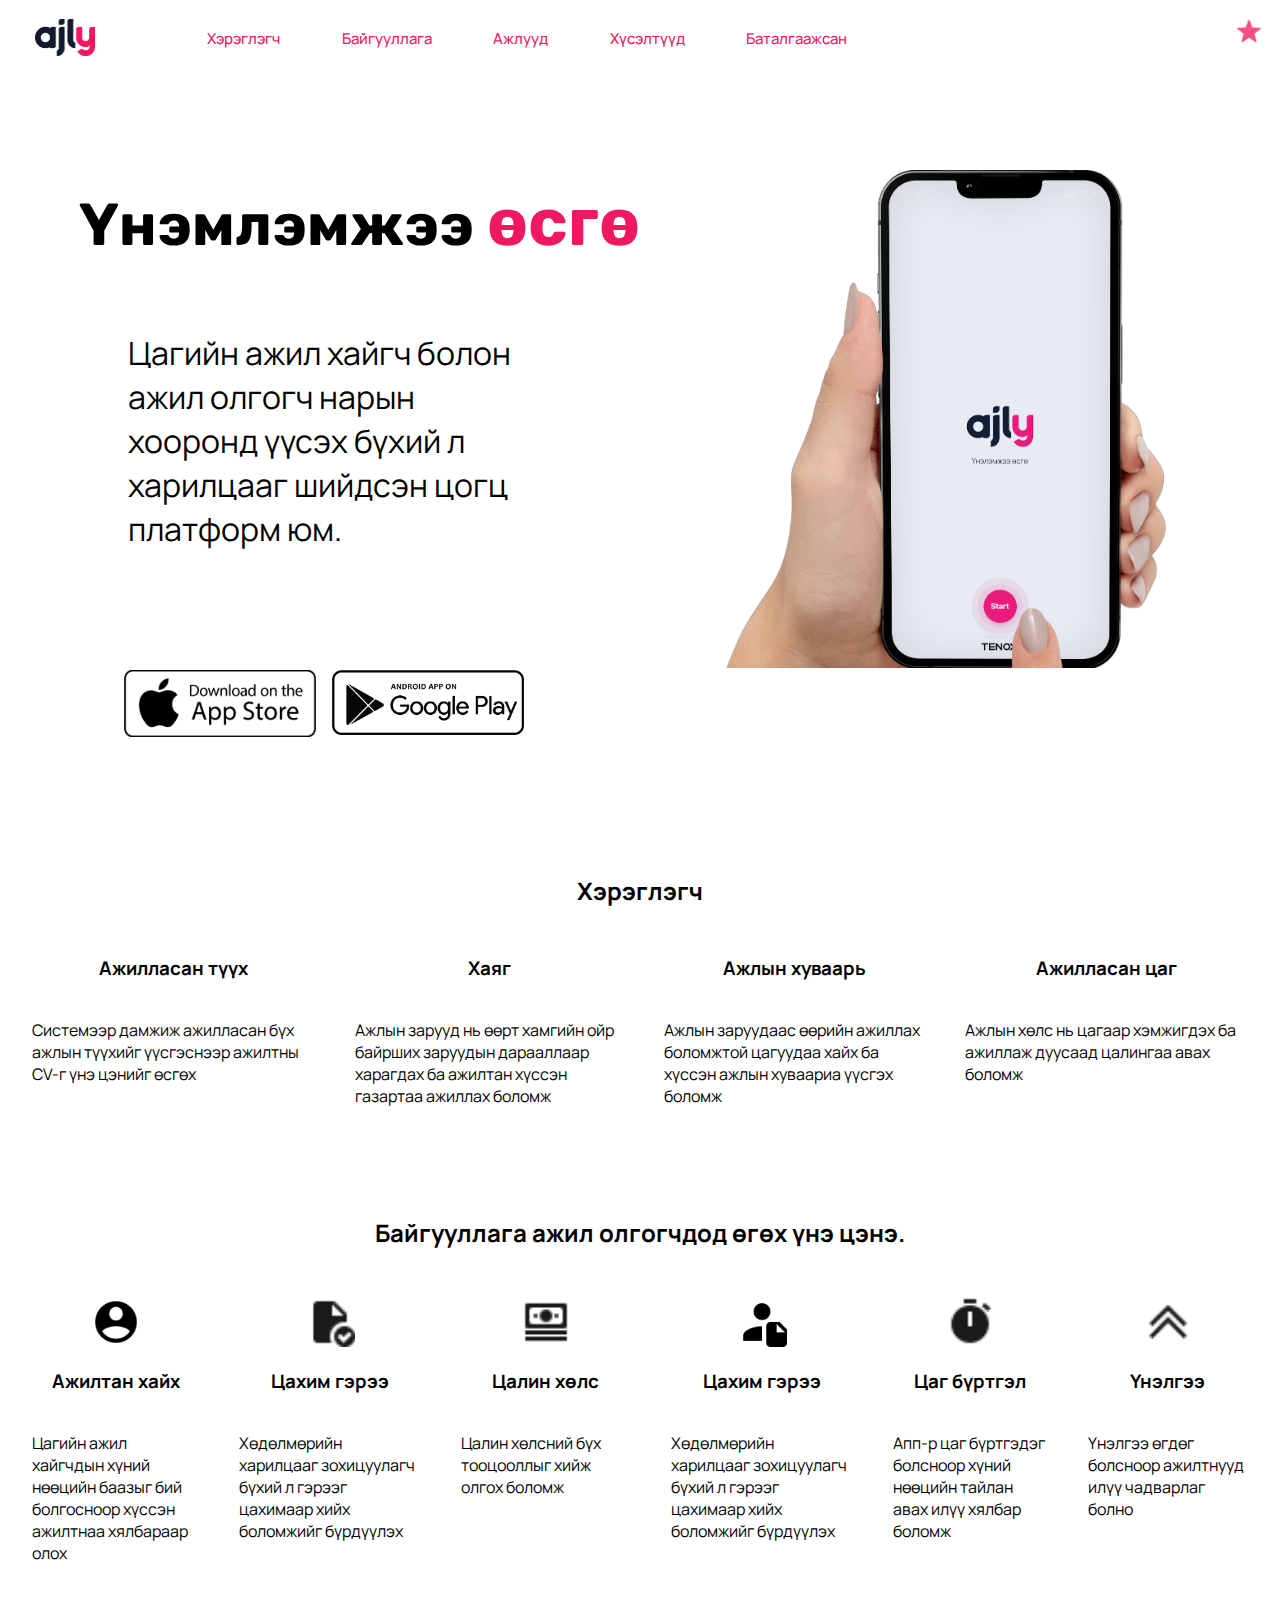
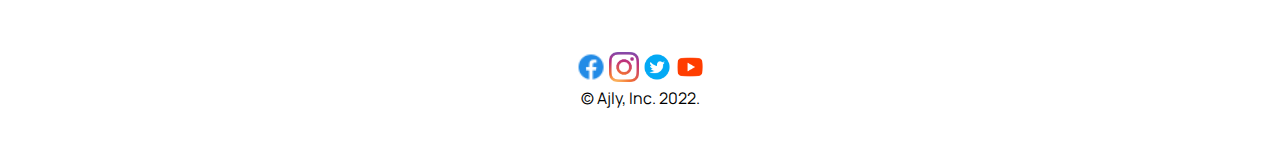
==== index.html @ 5e2243da "error" ====
<!DOCTYPE html>
<html lang="en">
<head>
    <meta charset="UTF-8">
    <meta http-equiv="X-UA-Compatible" content="IE=edge">
    <meta name="description" content="ajly, ajil, ajillah, ajliin zar">
    <title>Ajly Platform</title>
    <!-- mobile metas -->
        <meta name="viewport" content="width=device-width, initial-scale=1">
        <meta name="viewport" content="maximum-scale=2">
    <!-- site metas -->
        <meta name="keywords" content="">
        <meta name="description" content="">
        <meta name="author" content="">
    <!-- style css -->
        <link rel="stylesheet" type="text/css" href="css.css">
    <!-- Responsive-->
        <link rel="stylesheet" href="responsive.css">
    <!-- favicon -->
        <link rel="icon" href="photos/logo1.png" type="image/gif" />
        <script>
            function toggleMobileMenu(menu) {
                menu.classList.toggle('open');
            }
        </script>
        <link rel="preconnect" href="https://fonts.googleapis.com">
        <link rel="preconnect" href="https://fonts.gstatic.com" crossorigin>
        <link href="https://fonts.googleapis.com/css2?family=Manrope:wght@200&display=swap" rel="stylesheet">
        <link href="https://fonts.googleapis.com/css2?family=Manrope:wght@200&family=Rubik:wght@300&display=swap" rel="stylesheet">
</head>
<body>
    <div class="header">
        <header>
          <a href="index.html"
            ><img src="./photos/logo1.png" class="logo" alt="ajly logo"
          /></a>
          <nav>
            <div class="order">
              <ul>
                <li><a href="#1">Хэрэглэгч</a></li>
                <li><a href="#2">Байгууллага</a></li>
                <li><a href="ajil.html">Ажлууд</a></li>
                <li><a href="huselt.html">Хүсэлтүүд</a></li>
                <li><a href="batalgaajsan.html">Баталгаажсан</a></li>
              </ul>
            </div>
            <a href="hadgalsan.html"
              ><img src="./photos/star.png" class="save" alt="hadgalsan logo"
            /></a>
          </nav>
          <div id="hamburger" onclick="toggleMobileMenu(this)">
            <div class="bars">
                <div class="bar1"></div>
                <div class="bar2"></div>
                <div class="bar3"></div>
            </div>
            <ul id="mobile-menu">
                <li><a href="ajil.html">Ажлууд</a></li>
                <li><a href="huselt.html">Хүсэлтүүд</a></li>
                <li><a href="batalgaajsan.html">Баталгаажсан</a></li>
                <li><a href="hadgalsan.html">Хадгалсан</a>
            </ul>

        </div>
        </header>
    </div>
    <div class="fst">
        <div class="item">
            <div class="i_h1">
                <h1>Үнэмлэмжээ <span class="osgo">өсгө</span></h1>
            </div>
            <div class="i_img">
                <img src="./photos/back.png" id="background" alt="ariin zurag">
            </div>
        </div>
        <div class="det">
            <p>Цагийн ажил хайгч болон ажил олгогч нарын хооронд үүсэх бүхий л харилцааг шийдсэн цогц платформ юм.</p>
            <div class="gadget">
                <a href="https://www.apple.com/app-store/"><img src="./photos/appstorelogo.png"  alt="ariin zurag"></a>
                <a href="https://www.bing.com/search?q=playstore&cvid=4ee724dc6d1a4d2e8365c5a3d480d66f&aqs=edge..69i57j0l8.2580j0j4&FORM=ANAB01&PC=DCTS"><img src="./photos/playstorelogo.png"   alt="ariin zurag"></a>
            </div>
        </div>
    </div>

    <section class="secondsec" id="1"> 
        <h2>Хэрэглэгч</h2>
        <div class="grid1">
            <article class="item1">
                <h3>Ажилласан түүх</h3>
                <p>Системээр дамжиж ажилласан бүх ажлын түүхийг үүсгэснээр ажилтны CV-г үнэ цэнийг өсгөх</p>
            </article>
            <article class="item2">
                <h3>Хаяг</h3>
                <p>Ажлын зарууд нь өөрт хамгийн ойр байрших заруудын дарааллаар харагдах ба ажилтан хүссэн газартаа ажиллах боломж</p>
            </article>
            <article class="item3">
                <h3>Ажлын хуваарь</h3>
                <p>Ажлын заруудаас өөрийн ажиллах боломжтой цагуудаа хайх ба хүссэн ажлын хуваариа үүсгэх боломж</p>
            </article>
            <article class="item4">
                <h3>Ажилласан цаг</h3>
                <p>Ажлын хөлс нь цагаар хэмжигдэх ба ажиллаж дуусаад цалингаа авах боломж</p>
            </article>
        </div>
    </section>
    <section class="thirdsec" id="2">
        <h2>Байгууллага ажил олгогчдод өгөх үнэ цэнэ.</h2>
        <div class="grid2">
            <div>
                <img src="./photos/profile.png"   alt="">
                <div>
                    <h3>Ажилтан хайх</h3>
                    <p>Цагийн ажил хайгчдын хүний нөөцийн баазыг бий болгосноор хүссэн ажилтнаа хялбараар олох</p>
                </div>
            </div>
            <div>
                <img src="./photos/tailan.png"   alt="">
                <div>
                    <h3>Цахим гэрээ</h3>
                    <p>Хөдөлмөрийн харилцааг зохицуулагч бүхий л гэрээг цахимаар хийх боломжийг бүрдүүлэх</p>
                </div>
            </div>
            <div>
                <img src="./photos/icons8-stack-of-money-24.png"   alt="">
                <div>
                    <h3>Цалин хөлс</h3>
                    <p>Цалин хөлсний бүх тооцооллыг хийж олгох боломж</p>
                </div>
            </div>
            <div>
                <img src="./photos/geree.png"   alt="">
                <div>
                    <h3>Цахим гэрээ</h3>
                    <p>Хөдөлмөрийн харилцааг зохицуулагч бүхий л гэрээг цахимаар хийх боломжийг бүрдүүлэх</p>
                </div>
            </div>
            <div>
                <img src="./photos/time.png"   alt="">
                <div>
                    <h3>Цаг бүртгэл</h3>
                    <p>Апп-р цаг бүртгэдэг болсноор хүний нөөцийн тайлан авах илүү хялбар боломж</p>
                </div>
            </div>
            <div>
                <img src="./photos/arrow.png"   alt="">
                <div>
                    <h3>Үнэлгээ</h3>
                    <p>Үнэлгээ өгдөг болсноор ажилтнууд илүү чадварлаг болно</p>
                </div>
            </div>
        </div>
    </section>
    <footer>
        <div>
            <img src="./photos/facebook.png"  style="width: 30px; height: auto;"  alt="a">
            <img src="./photos/instagram.png" style="width: 30px; height: auto;"   alt="s">
            <img src="./photos/twitter.png"  style="width: 30px; height: auto;"  alt="">
            <img src="./photos/youtube.png" style="width: 30px; height: auto;"   alt="">
        </div>
        <p>© Ajly, Inc. 2022.</p>
    </footer>
</body>
</html>
---- css.css ----
:root{
    --ygaan-color: #F01861;
    --har-color: #000000;
    --tsenher-color: #18A0FB;
    --radius: 30px;
    --font-family-sans-serif: -apple-system,BlinkMacSystemFont,"Segoe UI",Roboto,"Helvetica Neue",Arial,sans-serif,"Apple Color Emoji","Segoe UI Emoji","Segoe UI Symbol";
    --font-family-monospace: SFMono-Regular,Menlo,Monaco,Consolas,"Liberation Mono","Courier New",monospace;
}
*{
    font-family: 'Manrope', sans-serif;
    margin: 0;
    padding: 0;
    box-sizing: border-box;
    list-style: none;
    text-decoration: none;
    box-sizing: border-box;
}
/* header хэсэг */
.header {
  display: flex;
  align-items: center;
  width: 100%;
  height: 5rem;
  background: white;
  position: sticky;
  z-index: 99;
  top: 0;
  /* box-shadow: 0.2px 0.2px 5px rgba(1, 1, 1, 0.5); */
}
.header header {
  display: flex;
  flex-direction: row;
  width: 97%;
  margin: 0 auto;
}
.logo {
  margin-left: 1rem;
  height: 36.4px;
  width: 60px;
}
.header header nav {
  width: 100%; 
  display: flex;
  justify-content: space-between;
}
.header header nav .order {
  width: 100%;
}
.header header nav ul {
  width: 40rem;
  display: flex;
  margin-top: 0.5rem;
  margin-left: 5rem;
  flex-direction: row;
  justify-content: space-between;
}
.header header nav ul li a{
  font-family: 'Manrope';
  font-style: normal;
  font-weight: 500;
  font-size: 15px;
  color: var(--ygaan-color);
}
.header header .save {
  height: 1.5rem;
  width: 100%;
}
.header header nav {
  margin-left: 2rem;
}

.fst{
  height: auto;
  width: 100%;
  display: flex;
  flex-wrap: wrap;
}
.item{
  width: 100%;
  height: 200px;
  display: flex;
  flex-wrap: wrap;
  justify-content: center;
  flex-direction: row;
}
.fst .item .i_h1{
  padding-top: 8%;
  text-align: right;
  width: 50%;
  font-family: 'Rubik', sans-serif;
  /* height: 200px; */
}
.fst .item .i_h1 h1{
  font-family: 'Rubik', sans-serif;
  font-size: 3.7rem;
  /* height: 200px; */
}
.fst .item .i_h1 .osgo{
  font-family: 'Rubik', sans-serif;
  font-size: 4.2rem;
  color: var(--ygaan-color);
}
.i_img{
  margin-top: 7%;
  width: 50%;
}

.det{
  padding-top: 1%;
  display: flex;
  flex-direction: column;
  width: 30%;
  margin-left: 10%;
}
.det p{
  /* text-indent: 50px; */
  margin-top: 10%;
  font-size: 2rem;
}
.gadget{
  padding-top: 30%;
  display: flex;
  text-align: center;
  justify-content: center;
  flex-direction: row;
  gap: 1rem;
}
.det .gadget a img{
  width: 12rem;
}
.det a img{
  width: 40%;
  margin: 2%;
}
/* test end */
.secondsec{
  width: 100%;
  /* height: auto; */
  margin-top: 10%;

  background: white;
  z-index: 999;
}

.secondsec h2{
  margin-top: 5%;
  width: 100%;
  text-align: center;
}
.secondsec>div{
  display: flex;
  width: 100%;
  margin-top: 5%;
  display: flex;
  flex-direction: row;
  justify-content: center;
}
.secondsec>div article{
  /* margin: 0 3rem; */
}
.secondsec>div article h3{
  text-align: center;
  height: 4rem;

}
.secondsec>div article p{
  text-align: left;
}

#background{
  width: 100%;
  height: auto;
  margin-right: 0;
}

.secondsec .grid1{
  width: 95%;
  margin: 3rem auto;
  display: grid;
  grid-template-columns: auto auto auto auto;
  grid-gap: 2.5rem;
}

.secondsec .grid1 article h3 {
  text-align: center;
}
.secondsec .grid1 article {
  /* margin: 0 3rem; */
}

.thirdsec{
  display: flex;
  width: 95%;
  margin: auto;
  background: white;
  z-index: 999;
  flex-direction: column;
}

.thirdsec h2{
  margin-top: 5%;
  width: 100%;
  text-align: center;
}
.thirdsec>div{
  width: 100%;
  margin-top: 5%;
  display: flex;
}

.thirdsec>div div h3{
  text-align: center;
  height: 4rem;
  margin: auto;
}
.thirdsec div div img{
  margin-bottom: 1rem;
}

.thirdsec .grid2{
  display: grid;
  grid-template-columns: auto auto auto auto auto auto;
  grid-gap: 2.5rem;
  margin: 3rem auto;
}
.thirdsec .grid2>div{
  text-align: center;
}
.thirdsec .grid2>div img{
  width: 50px;
}
.thirdsec .grid2>div>div h3{
  text-align: center;
}

.thirdsec .grid2 div div p{
  text-align: left;
}
.thirdsec .grid2 article{
  margin: 0 3rem;
}
#hamburger{
  display: none;
}
#mobile-menu{
  display: none;
}
.open #mobile-menu{
  display: block;
  position: absolute;
  background: white;
  border-bottom: var(--ygaan-color) 1px solid;
  border-left: var(--ygaan-color) 1px solid;
  border-right: var(--ygaan-color) 1px solid;
  border-radius: var(--radius);
  top: 4rem;
  right: 0;
  width: 11rem;
  height: auto;
  box-shadow: 0.2px 0.2px 0.2px rgba(0, 0, 0, 0.5);
}
.open #mobile-menu>li a{
  color: var(--ygaan-color);
  margin: 2rem 0;
}
.open #mobile-menu>li{
  margin: 1rem 0.5rem;
}
/* hamburger 3 зураас */
#hamburger .bars div{
  width: 2rem;
  background: var(--ygaan-color);
  height: 0.1rem;
  margin: 0.5rem;
  position: relative;
  right: 0;
  transition: 0.4s;
}
/* hamburger 3 зураас дээр дарахад x тэмдэг болно */
.open .bar1 {
  transform: rotate(-45deg) translate(-6px, 6px);
}

.open .bar2 {
opacity: 0;
}

.open .bar3 {
transform: rotate(45deg) translate(-6px, -8px);
}

footer{
  margin-top: 0.5rem;
  text-align: center;
  background-color: white;
  padding: 2rem;
}
---- responsive.css ----
@media (max-width: 1000px) {
    .item{
      height: auto;
      width: 100%;
      flex: 100%;
    }
    .fst{
      height: auto;
      width: 100%;
      flex: 100%;
    }
    .det p{
      flex: 100%;
      width: 100%;
    }
    .i_h1{
      margin-bottom: 10%;
      width: 100%;
  
    }
    .i_img{
      text-align: center;
      margin-top: 0;
      width: 100%;
  
    }
    .i_h1 h1{
      text-align: center;
      width: 100%;
      flex: 100%;
    }
    .fst .det{
      width: 100%;
      margin-left: 0;
      margin: 0%;
      padding: 0%;
      }
    .fst .det p{
      text-align: center;
      padding: 10%;
    }
    .det .gadget{
      width: 100%;
      text-align: center;
      padding-top: 5%;
    }
    .det .gadget a img{
      flex: 50%;
      margin: 2%;
      flex-direction: row;
    }
  }

  @media (max-width: 1000px) {
    .thirdsec .grid2{
      grid-template-columns: auto auto auto;
    }
    .header header nav{
      display: none;
    }
    #hamburger{
      display: inline-block;
    } 
    .header header {
      justify-content: space-between;
    }
    /* .item1{grid-area: 1 / span 2 / 3 / 3;}
    .item2{grid-area: 1 / span 2 / 3 / 5;} */
    /* .item3{grid-area: 1 / span 2 / 2 / 4;}
    .item4{grid-area: 1 / span 2 / 2 / 4;} */
  }
  @media (max-width: 700px) {
    .secondsec .grid1{
      grid-template-columns: auto auto;
    }
    .thirdsec .grid2{
      grid-template-columns: auto auto;
    }
  }
  @media (max-width: 570px) {
    .det p{
      font-size: 1rem;
    }
    .fst .item .i_h1 h1{
      font-size: 2.7rem;
      /* height: 200px; */
    }
    .fst .item .i_h1 .osgo{
      font-size: 3.2rem;
    }
  }
  @media (max-width: 450px) {
    .fst .item .i_h1 h1{
      font-size: 1.7rem;
      /* height: 200px; */
    }
    .fst .item .i_h1 .osgo{
      font-size: 2.2rem;
    }
    .secondsec .grid1{
      grid-template-columns: auto;
    }
    .thirdsec .grid2{
      grid-template-columns: auto;
    }
    .det .gadget a img{
      width: 8rem;
    }
  }
  @media (max-width: 450px) {
    .det .gadget a img{
      width: 6rem;
    }
  }
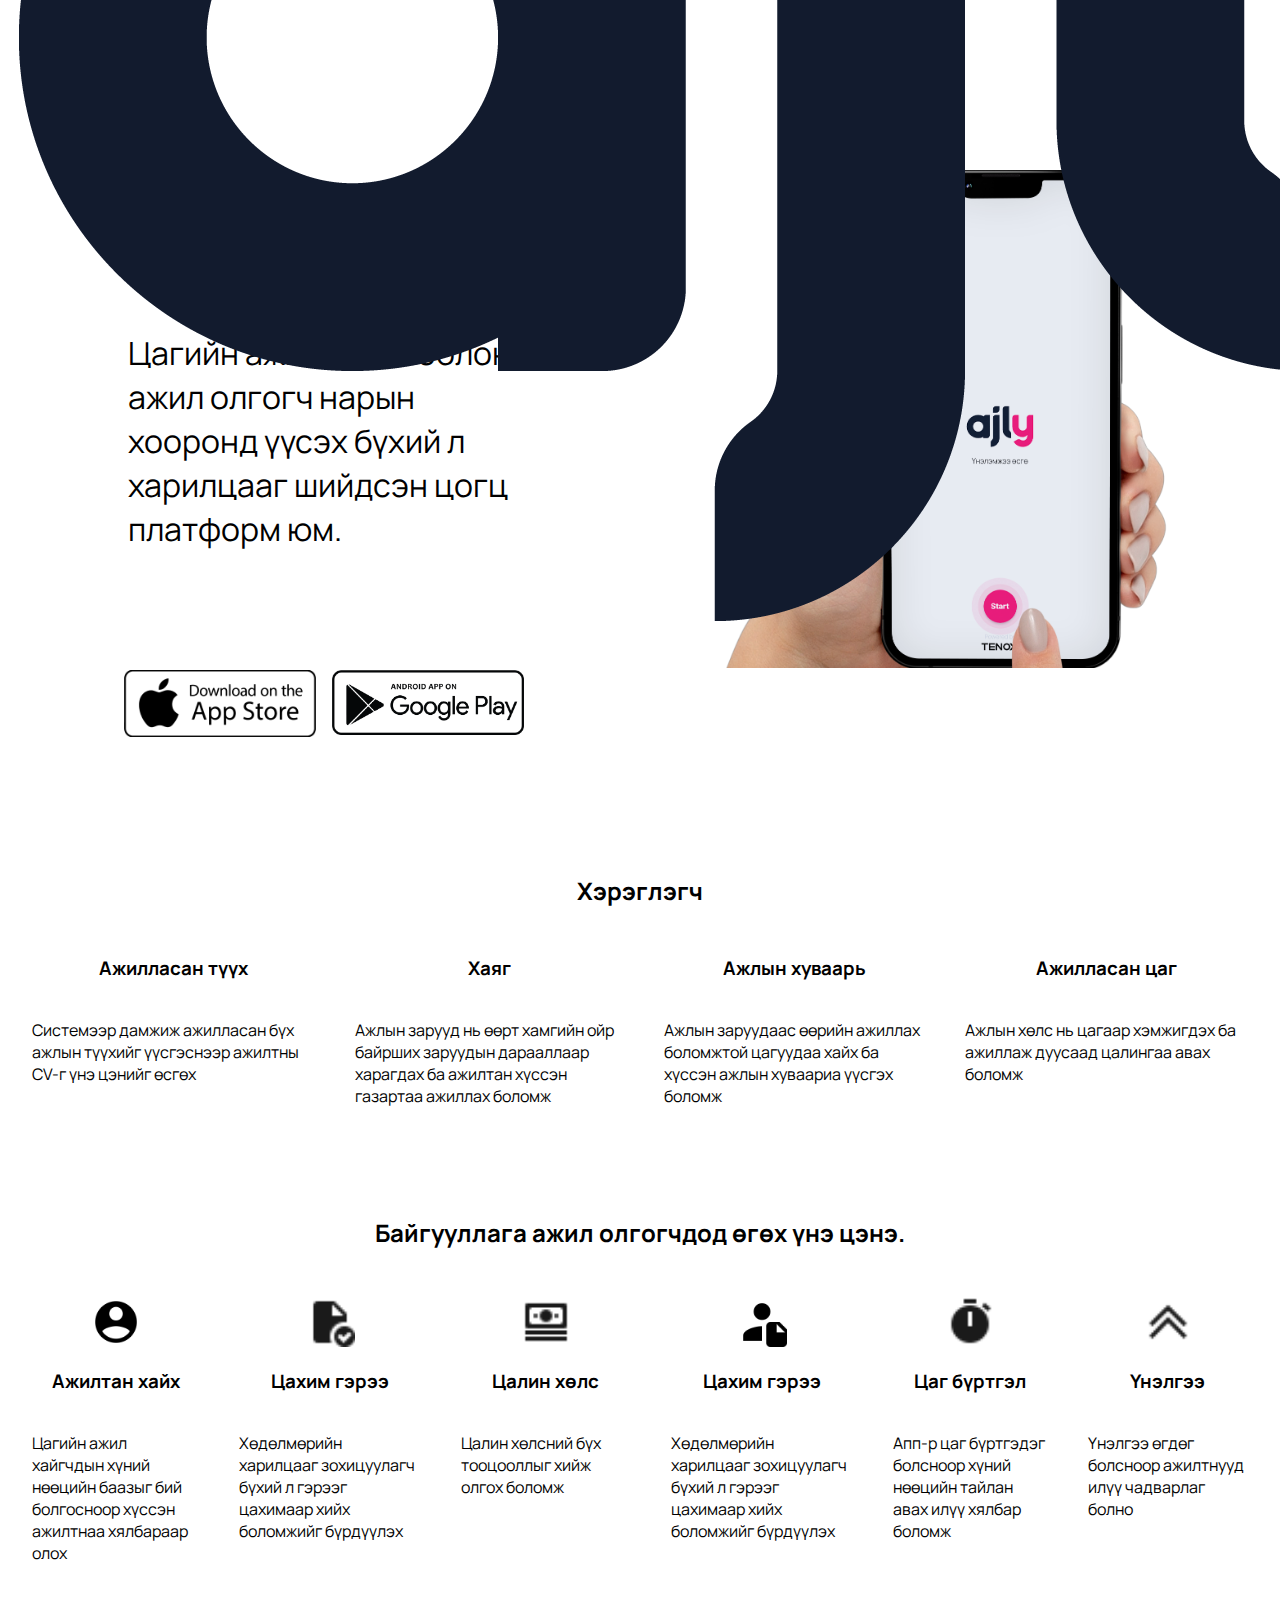
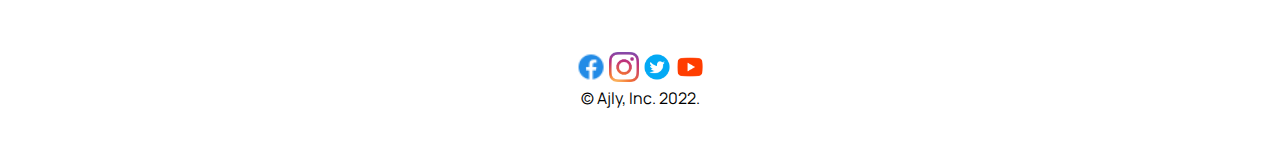
==== commit 51887bbd: "errorr" ====
--- a/index.html
+++ b/index.html
@@ -10,14 +10,13 @@
         <meta name="viewport" content="maximum-scale=2">
     <!-- site metas -->
         <meta name="keywords" content="">
-        <meta name="description" content="">
         <meta name="author" content="">
     <!-- style css -->
         <link rel="stylesheet" type="text/css" href="css.css">
     <!-- Responsive-->
         <link rel="stylesheet" href="responsive.css">
     <!-- favicon -->
-        <link rel="icon" href="photos/logo1.png" type="image/gif" />
+        <link rel="icon" href="photos/logo1.png" type="image/gif">
         <script>
             function toggleMobileMenu(menu) {
                 menu.classList.toggle('open');
@@ -32,8 +31,7 @@
     <div class="header">
         <header>
           <a href="index.html"
-            ><img src="./photos/logo1.png" class="logo" alt="ajly logo"
-          /></a>
+            ><img src="./photos/logo1.png"/></a>
           <nav>
             <div class="order">
               <ul>
@@ -45,8 +43,7 @@
               </ul>
             </div>
             <a href="hadgalsan.html"
-              ><img src="./photos/star.png" class="save" alt="hadgalsan logo"
-            /></a>
+              ><img src="./photos/star.png"/></a>
           </nav>
           <div id="hamburger" onclick="toggleMobileMenu(this)">
             <div class="bars">
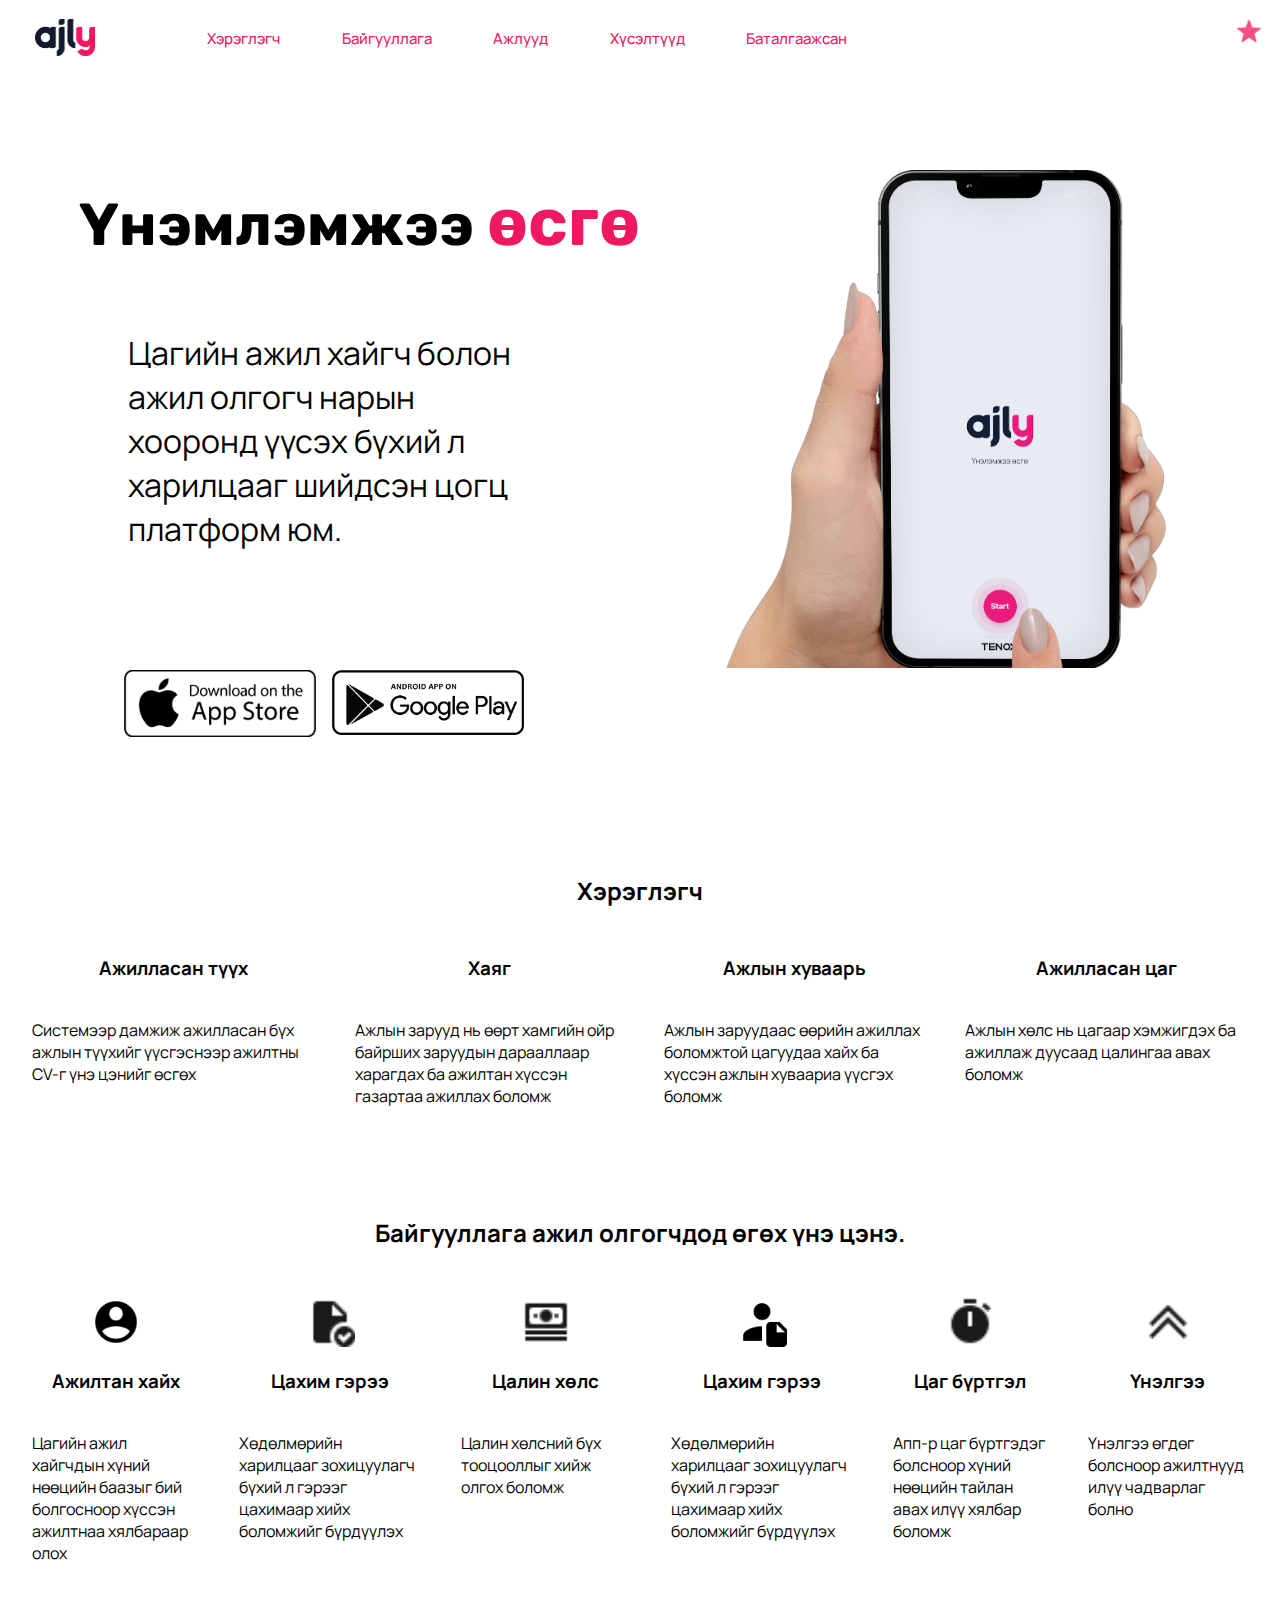
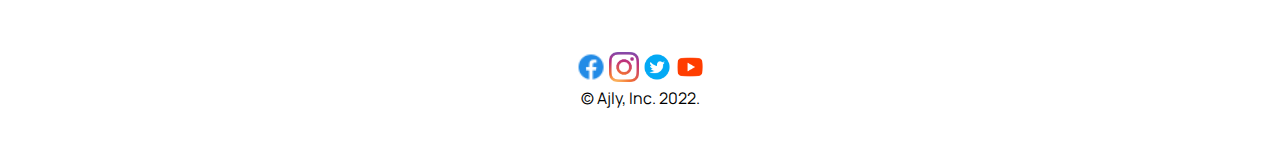
==== commit d2e4e445: "no error" ====
--- a/index.html
+++ b/index.html
@@ -30,8 +30,7 @@
 <body>
     <div class="header">
         <header>
-          <a href="index.html"
-            ><img src="./photos/logo1.png"/></a>
+          <a href="index.html"><img src="./photos/logo1.png" alt="logo zurag" class="logo"></a>
           <nav>
             <div class="order">
               <ul>
@@ -43,7 +42,7 @@
               </ul>
             </div>
             <a href="hadgalsan.html"
-              ><img src="./photos/star.png"/></a>
+              ><img src="./photos/star.png" alt="star zurag" class="save"></a>
           </nav>
           <div id="hamburger" onclick="toggleMobileMenu(this)">
             <div class="bars">
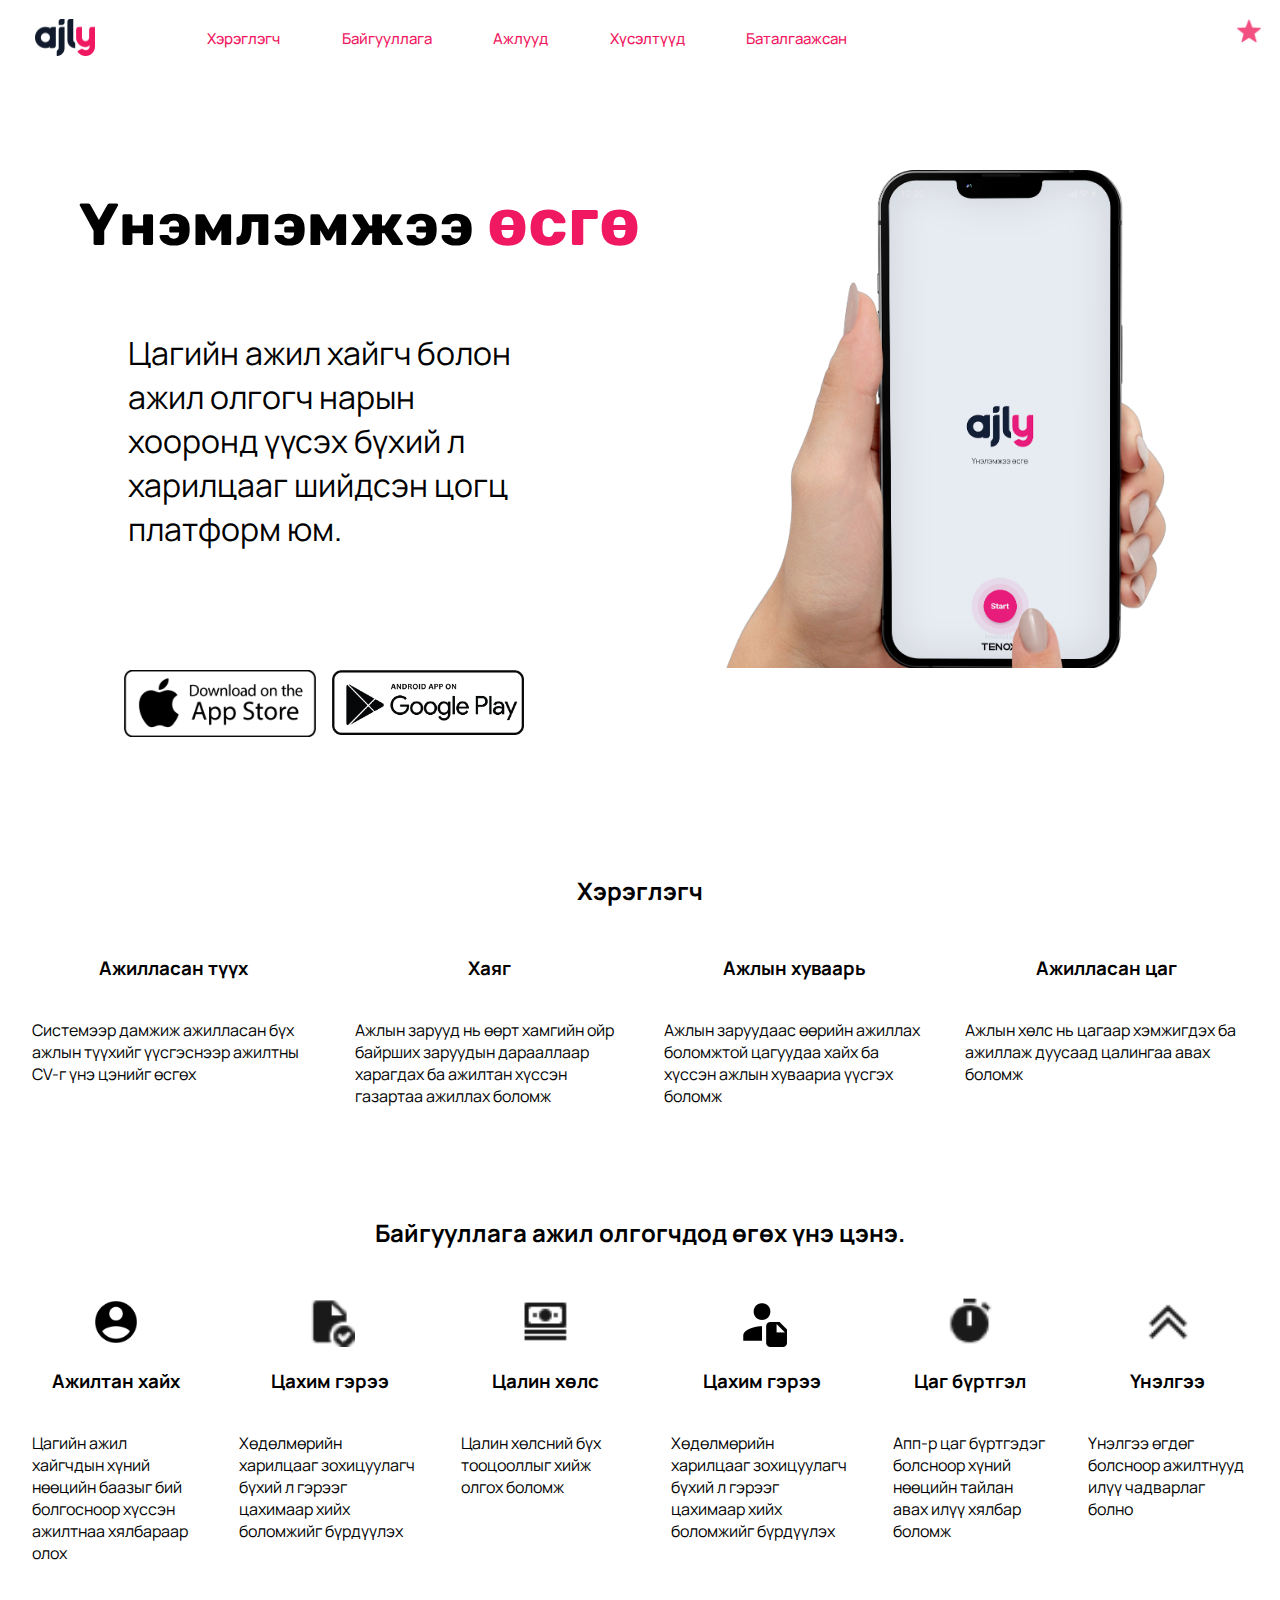
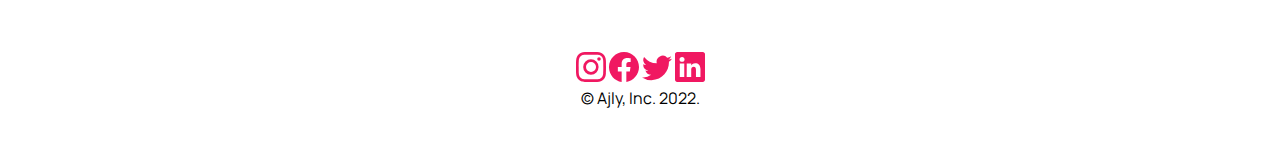
==== commit 15a3b266: "js2" ====
--- a/index.html
+++ b/index.html
@@ -103,7 +103,7 @@
         <h2>Байгууллага ажил олгогчдод өгөх үнэ цэнэ.</h2>
         <div class="grid2">
             <div>
-                <img src="./photos/profile.png"   alt="">
+                <img src="[data-uri]"   alt="">
                 <div>
                     <h3>Ажилтан хайх</h3>
                     <p>Цагийн ажил хайгчдын хүний нөөцийн баазыг бий болгосноор хүссэн ажилтнаа хялбараар олох</p>
@@ -138,7 +138,7 @@
                 </div>
             </div>
             <div>
-                <img src="./photos/arrow.png"   alt="">
+                <img src="[data-uri]"   alt="">
                 <div>
                     <h3>Үнэлгээ</h3>
                     <p>Үнэлгээ өгдөг болсноор ажилтнууд илүү чадварлаг болно</p>
@@ -146,12 +146,56 @@
             </div>
         </div>
     </section>
-    <footer>
+    <footer class="footer">
         <div>
-            <img src="./photos/facebook.png"  style="width: 30px; height: auto;"  alt="a">
-            <img src="./photos/instagram.png" style="width: 30px; height: auto;"   alt="s">
-            <img src="./photos/twitter.png"  style="width: 30px; height: auto;"  alt="">
-            <img src="./photos/youtube.png" style="width: 30px; height: auto;"   alt="">
+            <svg
+            xmlns="http://www.w3.org/2000/svg"
+            width="30"
+            height="30"
+            fill="currentColor"
+            class="svgitem"
+            viewBox="0 0 16 16"
+          >
+            <path
+              d="M8 0C5.829 0 5.556.01 4.703.048 3.85.088 3.269.222 2.76.42a3.917 3.917 0 0 0-1.417.923A3.927 3.927 0 0 0 .42 2.76C.222 3.268.087 3.85.048 4.7.01 5.555 0 5.827 0 8.001c0 2.172.01 2.444.048 3.297.04.852.174 1.433.372 1.942.205.526.478.972.923 1.417.444.445.89.719 1.416.923.51.198 1.09.333 1.942.372C5.555 15.99 5.827 16 8 16s2.444-.01 3.298-.048c.851-.04 1.434-.174 1.943-.372a3.916 3.916 0 0 0 1.416-.923c.445-.445.718-.891.923-1.417.197-.509.332-1.09.372-1.942C15.99 10.445 16 10.173 16 8s-.01-2.445-.048-3.299c-.04-.851-.175-1.433-.372-1.941a3.926 3.926 0 0 0-.923-1.417A3.911 3.911 0 0 0 13.24.42c-.51-.198-1.092-.333-1.943-.372C10.443.01 10.172 0 7.998 0h.003zm-.717 1.442h.718c2.136 0 2.389.007 3.232.046.78.035 1.204.166 1.486.275.373.145.64.319.92.599.28.28.453.546.598.92.11.281.24.705.275 1.485.039.843.047 1.096.047 3.231s-.008 2.389-.047 3.232c-.035.78-.166 1.203-.275 1.485a2.47 2.47 0 0 1-.599.919c-.28.28-.546.453-.92.598-.28.11-.704.24-1.485.276-.843.038-1.096.047-3.232.047s-2.39-.009-3.233-.047c-.78-.036-1.203-.166-1.485-.276a2.478 2.478 0 0 1-.92-.598 2.48 2.48 0 0 1-.6-.92c-.109-.281-.24-.705-.275-1.485-.038-.843-.046-1.096-.046-3.233 0-2.136.008-2.388.046-3.231.036-.78.166-1.204.276-1.486.145-.373.319-.64.599-.92.28-.28.546-.453.92-.598.282-.11.705-.24 1.485-.276.738-.034 1.024-.044 2.515-.045v.002zm4.988 1.328a.96.96 0 1 0 0 1.92.96.96 0 0 0 0-1.92zm-4.27 1.122a4.109 4.109 0 1 0 0 8.217 4.109 4.109 0 0 0 0-8.217zm0 1.441a2.667 2.667 0 1 1 0 5.334 2.667 2.667 0 0 1 0-5.334z"
+            />
+          </svg>
+          <svg
+            xmlns="http://www.w3.org/2000/svg"
+            width="30"
+            height="30"
+            fill="currentColor"
+            class="svgitem"
+            viewBox="0 0 16 16"
+          >
+            <path
+              d="M16 8.049c0-4.446-3.582-8.05-8-8.05C3.58 0-.002 3.603-.002 8.05c0 4.017 2.926 7.347 6.75 7.951v-5.625h-2.03V8.05H6.75V6.275c0-2.017 1.195-3.131 3.022-3.131.876 0 1.791.157 1.791.157v1.98h-1.009c-.993 0-1.303.621-1.303 1.258v1.51h2.218l-.354 2.326H9.25V16c3.824-.604 6.75-3.934 6.75-7.951z"
+            />
+          </svg>
+          <svg
+          xmlns="http://www.w3.org/2000/svg"
+          width="30"
+          height="30"
+          fill="currentColor"
+          class="svgitem"
+          viewBox="0 0 16 16"
+        >
+          <path
+            d="M5.026 15c6.038 0 9.341-5.003 9.341-9.334 0-.14 0-.282-.006-.422A6.685 6.685 0 0 0 16 3.542a6.658 6.658 0 0 1-1.889.518 3.301 3.301 0 0 0 1.447-1.817 6.533 6.533 0 0 1-2.087.793A3.286 3.286 0 0 0 7.875 6.03a9.325 9.325 0 0 1-6.767-3.429 3.289 3.289 0 0 0 1.018 4.382A3.323 3.323 0 0 1 .64 6.575v.045a3.288 3.288 0 0 0 2.632 3.218 3.203 3.203 0 0 1-.865.115 3.23 3.23 0 0 1-.614-.057 3.283 3.283 0 0 0 3.067 2.277A6.588 6.588 0 0 1 .78 13.58a6.32 6.32 0 0 1-.78-.045A9.344 9.344 0 0 0 5.026 15z"
+          />
+        </svg>
+        <svg
+          xmlns="http://www.w3.org/2000/svg"
+          width="30"
+          height="30"
+          fill="currentColor"
+          class="svgitem"
+          viewBox="0 0 16 16"
+        >
+          <path
+            d="M0 1.146C0 .513.526 0 1.175 0h13.65C15.474 0 16 .513 16 1.146v13.708c0 .633-.526 1.146-1.175 1.146H1.175C.526 16 0 15.487 0 14.854V1.146zm4.943 12.248V6.169H2.542v7.225h2.401zm-1.2-8.212c.837 0 1.358-.554 1.358-1.248-.015-.709-.52-1.248-1.342-1.248-.822 0-1.359.54-1.359 1.248 0 .694.521 1.248 1.327 1.248h.016zm4.908 8.212V9.359c0-.216.016-.432.08-.586.173-.431.568-.878 1.232-.878.869 0 1.216.662 1.216 1.634v3.865h2.401V9.25c0-2.22-1.184-3.252-2.764-3.252-1.274 0-1.845.7-2.165 1.193v.025h-.016a5.54 5.54 0 0 1 .016-.025V6.169h-2.4c.03.678 0 7.225 0 7.225h2.4z"
+          />
+        </svg>
         </div>
         <p>© Ajly, Inc. 2022.</p>
     </footer>
--- a/css.css
+++ b/css.css
@@ -1,11 +1,14 @@
+/*todorhoilj ogsn*/
 :root{
     --ygaan-color: #F01861;
     --har-color: #000000;
     --tsenher-color: #18A0FB;
     --radius: 30px;
+    --minradius: 5px;
     --font-family-sans-serif: -apple-system,BlinkMacSystemFont,"Segoe UI",Roboto,"Helvetica Neue",Arial,sans-serif,"Apple Color Emoji","Segoe UI Emoji","Segoe UI Symbol";
     --font-family-monospace: SFMono-Regular,Menlo,Monaco,Consolas,"Liberation Mono","Courier New",monospace;
 }
+/*undsen heseg*/
 *{
     font-family: 'Manrope', sans-serif;
     margin: 0;
@@ -27,25 +30,31 @@
   top: 0;
   /* box-shadow: 0.2px 0.2px 5px rgba(1, 1, 1, 0.5); */
 }
+/*nav bar*/
 .header header {
   display: flex;
   flex-direction: row;
   width: 97%;
   margin: 0 auto;
 }
+/*nuur logo*/
 .logo {
   margin-left: 1rem;
   height: 36.4px;
   width: 60px;
 }
+
+/*nav bar*/
 .header header nav {
   width: 100%; 
   display: flex;
   justify-content: space-between;
 }
+/*tses*/
 .header header nav .order {
   width: 100%;
 }
+
 .header header nav ul {
   width: 40rem;
   display: flex;
@@ -54,6 +63,7 @@
   flex-direction: row;
   justify-content: space-between;
 }
+/*tsesnii ug design*/
 .header header nav ul li a{
   font-family: 'Manrope';
   font-style: normal;
@@ -61,6 +71,7 @@
   font-size: 15px;
   color: var(--ygaan-color);
 }
+/*hadgalsan darah odnii heseg*/
 .header header .save {
   height: 1.5rem;
   width: 100%;
@@ -68,7 +79,7 @@
 .header header nav {
   margin-left: 2rem;
 }
-
+/*ehnii heseg*/
 .fst{
   height: auto;
   width: 100%;
@@ -83,6 +94,7 @@
   justify-content: center;
   flex-direction: row;
 }
+/*unelemjee osgo design*/
 .fst .item .i_h1{
   padding-top: 8%;
   text-align: right;
@@ -99,12 +111,21 @@
   font-family: 'Rubik', sans-serif;
   font-size: 4.2rem;
   color: var(--ygaan-color);
-}
+  animation-name: osgo;
+  animation-duration: 2s;
+}
+/*unelemjee osgo animation*/
+@keyframes osgo{
+  0%   {font-size: 4.2rem;}
+  50%  {font-size: 5rem;}
+  100% {font-size: 4.2rem;}
+}
+/*background zurag*/
 .i_img{
   margin-top: 7%;
   width: 50%;
 }
-
+/*def ug 2 button*/
 .det{
   padding-top: 1%;
   display: flex;
@@ -132,21 +153,20 @@
   width: 40%;
   margin: 2%;
 }
-/* test end */
+/* hereglegch section*/
 .secondsec{
   width: 100%;
-  /* height: auto; */
   margin-top: 10%;
-
   background: white;
   z-index: 999;
 }
-
+/*hereglegch garchig*/
 .secondsec h2{
   margin-top: 5%;
   width: 100%;
   text-align: center;
 }
+/*yronhiii garcig p style*/
 .secondsec>div{
   display: flex;
   width: 100%;
@@ -155,9 +175,7 @@
   flex-direction: row;
   justify-content: center;
 }
-.secondsec>div article{
-  /* margin: 0 3rem; */
-}
+
 .secondsec>div article h3{
   text-align: center;
   height: 4rem;
@@ -166,13 +184,13 @@
 .secondsec>div article p{
   text-align: left;
 }
-
+/*background zurgin design id*/
 #background{
   width: 100%;
   height: auto;
   margin-right: 0;
 }
-
+/*hereglegch grid hiisn heseg*/
 .secondsec .grid1{
   width: 95%;
   margin: 3rem auto;
@@ -180,14 +198,12 @@
   grid-template-columns: auto auto auto auto;
   grid-gap: 2.5rem;
 }
-
+/**/
 .secondsec .grid1 article h3 {
   text-align: center;
 }
-.secondsec .grid1 article {
-  /* margin: 0 3rem; */
-}
-
+
+/*baiguullaga section*/
 .thirdsec{
   display: flex;
   width: 95%;
@@ -196,12 +212,13 @@
   z-index: 999;
   flex-direction: column;
 }
-
+/*gol garcig*/
 .thirdsec h2{
   margin-top: 5%;
   width: 100%;
   text-align: center;
 }
+/*div design*/
 .thirdsec>div{
   width: 100%;
   margin-top: 5%;
@@ -213,16 +230,18 @@
   height: 4rem;
   margin: auto;
 }
+
 .thirdsec div div img{
   margin-bottom: 1rem;
 }
-
+/*baiguullaga gridee hiisn hedeg*/
 .thirdsec .grid2{
   display: grid;
   grid-template-columns: auto auto auto auto auto auto;
   grid-gap: 2.5rem;
   margin: 3rem auto;
 }
+/*lolgo garcig design*/
 .thirdsec .grid2>div{
   text-align: center;
 }
@@ -239,6 +258,7 @@
 .thirdsec .grid2 article{
   margin: 0 3rem;
 }
+/*menu shiljit heseg*/
 #hamburger{
   display: none;
 }
@@ -266,7 +286,7 @@
 .open #mobile-menu>li{
   margin: 1rem 0.5rem;
 }
-/* hamburger 3 зураас */
+/*meun 3 zuraas*/
 #hamburger .bars div{
   width: 2rem;
   background: var(--ygaan-color);
@@ -274,24 +294,89 @@
   margin: 0.5rem;
   position: relative;
   right: 0;
-  transition: 0.4s;
-}
-/* hamburger 3 зураас дээр дарахад x тэмдэг болно */
+  transition: 1s;
+}
+/*menu x boloh heseg*/
 .open .bar1 {
   transform: rotate(-45deg) translate(-6px, 6px);
 }
-
 .open .bar2 {
 opacity: 0;
 }
-
 .open .bar3 {
 transform: rotate(45deg) translate(-6px, -8px);
 }
 
-footer{
+/* footer */
+.footer{
   margin-top: 0.5rem;
   text-align: center;
   background-color: white;
   padding: 2rem;
+}
+.footer div .svgitem{
+  width: 30px;
+  height: 30px;
+  color: var(--ygaan-color);
+}
+
+/*jishee ajliin zar uuseh css*/
+.works {
+  display: grid;
+  width: 90%;
+  margin: 2rem auto;
+  grid-template-columns: auto auto auto;
+  grid-gap: 2rem;
+}
+.works>div{
+  width: 70%;
+  margin: 2rem auto 0 auto;
+}
+.works>div>div{
+  display: flex;
+  justify-content: space-between;
+}
+.work-head .company{
+  display: flex;
+
+}
+.work-head .star-save{
+  width: 1.5rem;
+  height: 1.5rem;
+}
+.work-head .company img{
+  width: 4rem;
+  height: 4rem;
+}
+.work-head .company div{
+  padding: 4% 10%;
+}.work-head .company img{
+  height: 2rem;
+  width: 2rem;
+}
+.works>div .text-bold{
+  font-weight: bold;
+}
+.btn{
+  background: white;
+  border: 1px var(--ygaan-color) solid;
+  border-radius: var(--radius);
+  padding: 0.5rem 1rem;
+}
+.btn:hover{
+  background: var(--ygaan-color);
+  color: white;
+}
+.works>div>p{
+  margin: 1rem 0;
+}
+/*tsesnii hover*/
+
+.huree{
+  border: 1px var(--ygaan-color) solid;
+  border-radius: var(--minradius);
+}
+.savehuree{
+  height: 2rem;
+  width: 100%;
 }--- a/responsive.css
+++ b/responsive.css
@@ -1,3 +1,4 @@
+/*ehnii hesgiin zurag garchig ug unalt*/
 @media (max-width: 1000px) {
     .item{
       height: auto;
@@ -49,8 +50,13 @@
       margin: 2%;
       flex-direction: row;
     }
+    .works {
+
+      grid-template-columns: auto auto ;
+
+    }
   }
-
+/*menu shiljiltin heseg*/
   @media (max-width: 1000px) {
     .thirdsec .grid2{
       grid-template-columns: auto auto auto;
@@ -69,6 +75,7 @@
     /* .item3{grid-area: 1 / span 2 / 2 / 4;}
     .item4{grid-area: 1 / span 2 / 2 / 4;} */
   }
+/*hereglegc baiguullaga iin 2bagana shiljilt*/  
   @media (max-width: 700px) {
     .secondsec .grid1{
       grid-template-columns: auto auto;
@@ -76,7 +83,12 @@
     .thirdsec .grid2{
       grid-template-columns: auto auto;
     }
+    .works {
+      grid-template-columns: auto  ;
+
+    }
   }
+/*unelemje osgo def 2 iin jijigrelt*/
   @media (max-width: 570px) {
     .det p{
       font-size: 1rem;
@@ -89,6 +101,9 @@
       font-size: 3.2rem;
     }
   }
+/*hereglegc baiguullaga iin 1bagana shiljilt
+  unelemje osgo def 2 iin jijigrelt
+*/
   @media (max-width: 450px) {
     .fst .item .i_h1 h1{
       font-size: 1.7rem;
@@ -107,6 +122,7 @@
       width: 8rem;
     }
   }
+/*unelemje osgo def 2 iin jijigrelt*/
   @media (max-width: 450px) {
     .det .gadget a img{
       width: 6rem;
